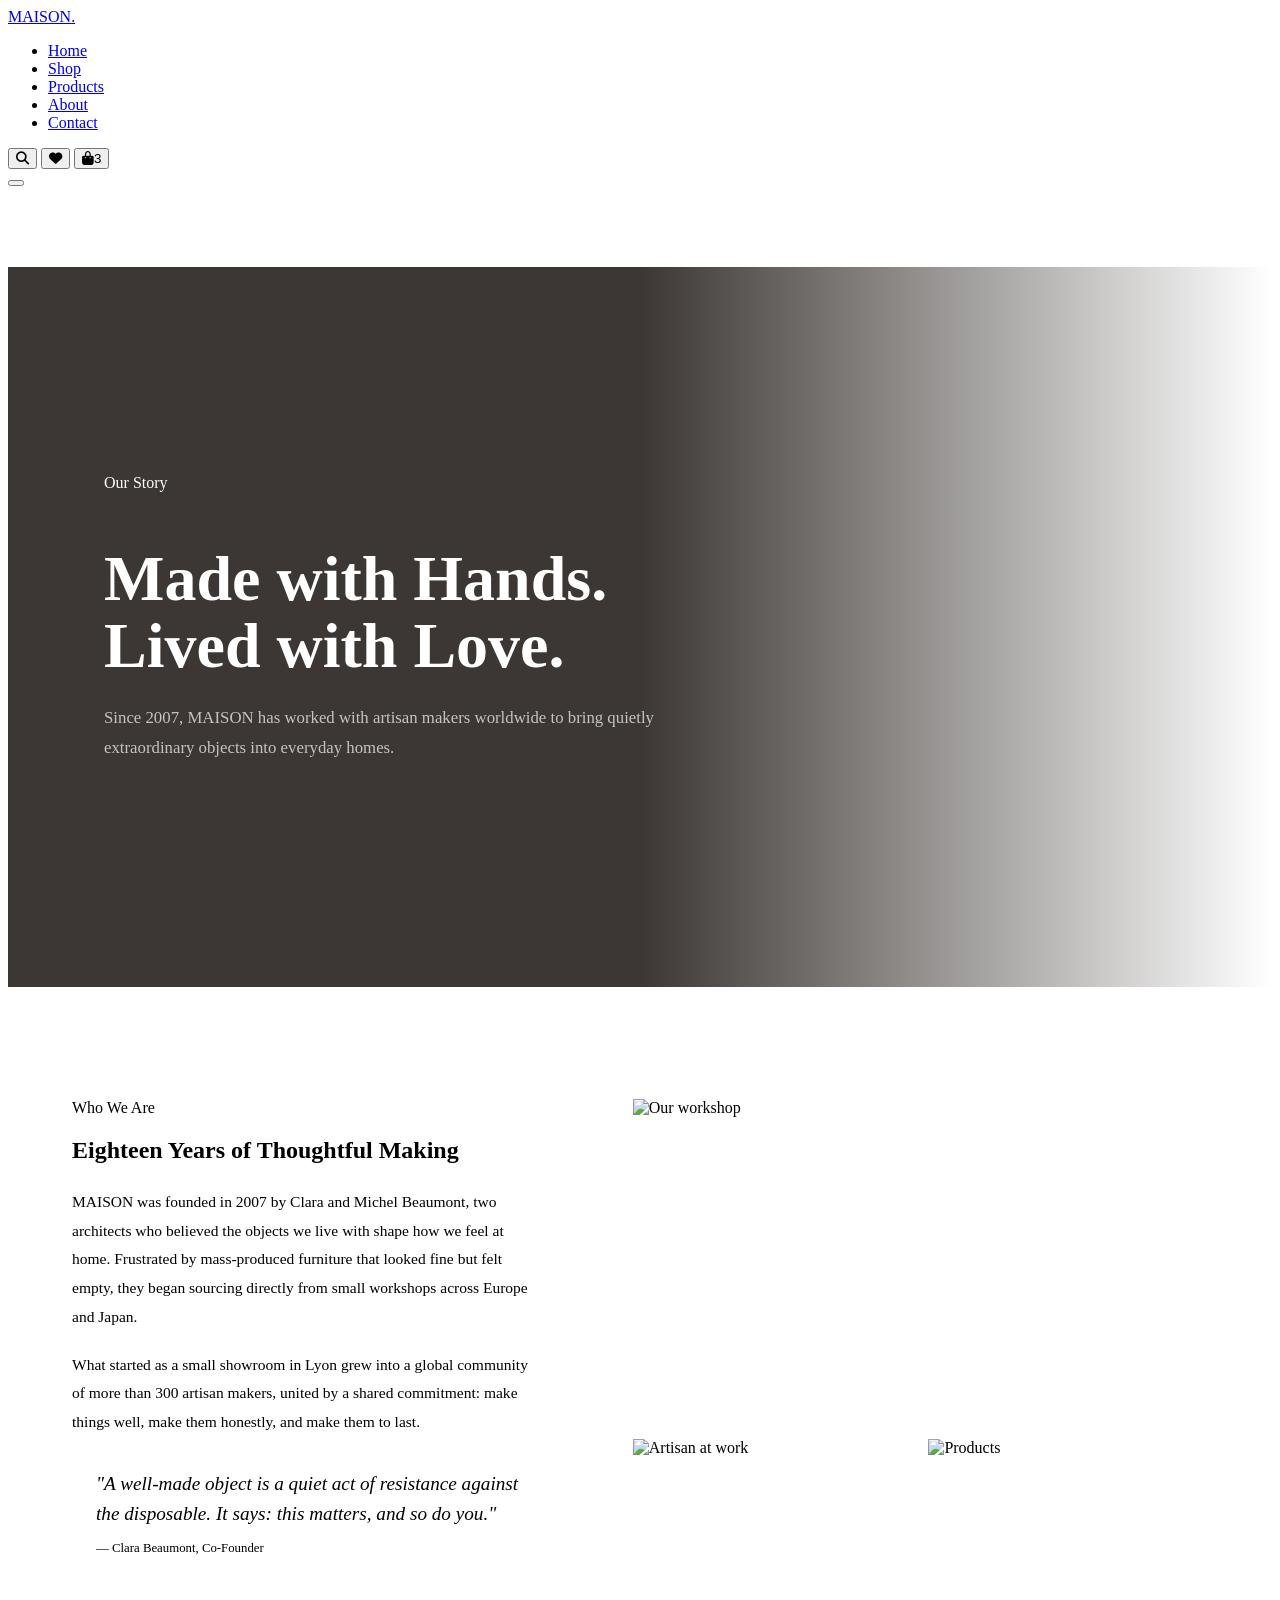
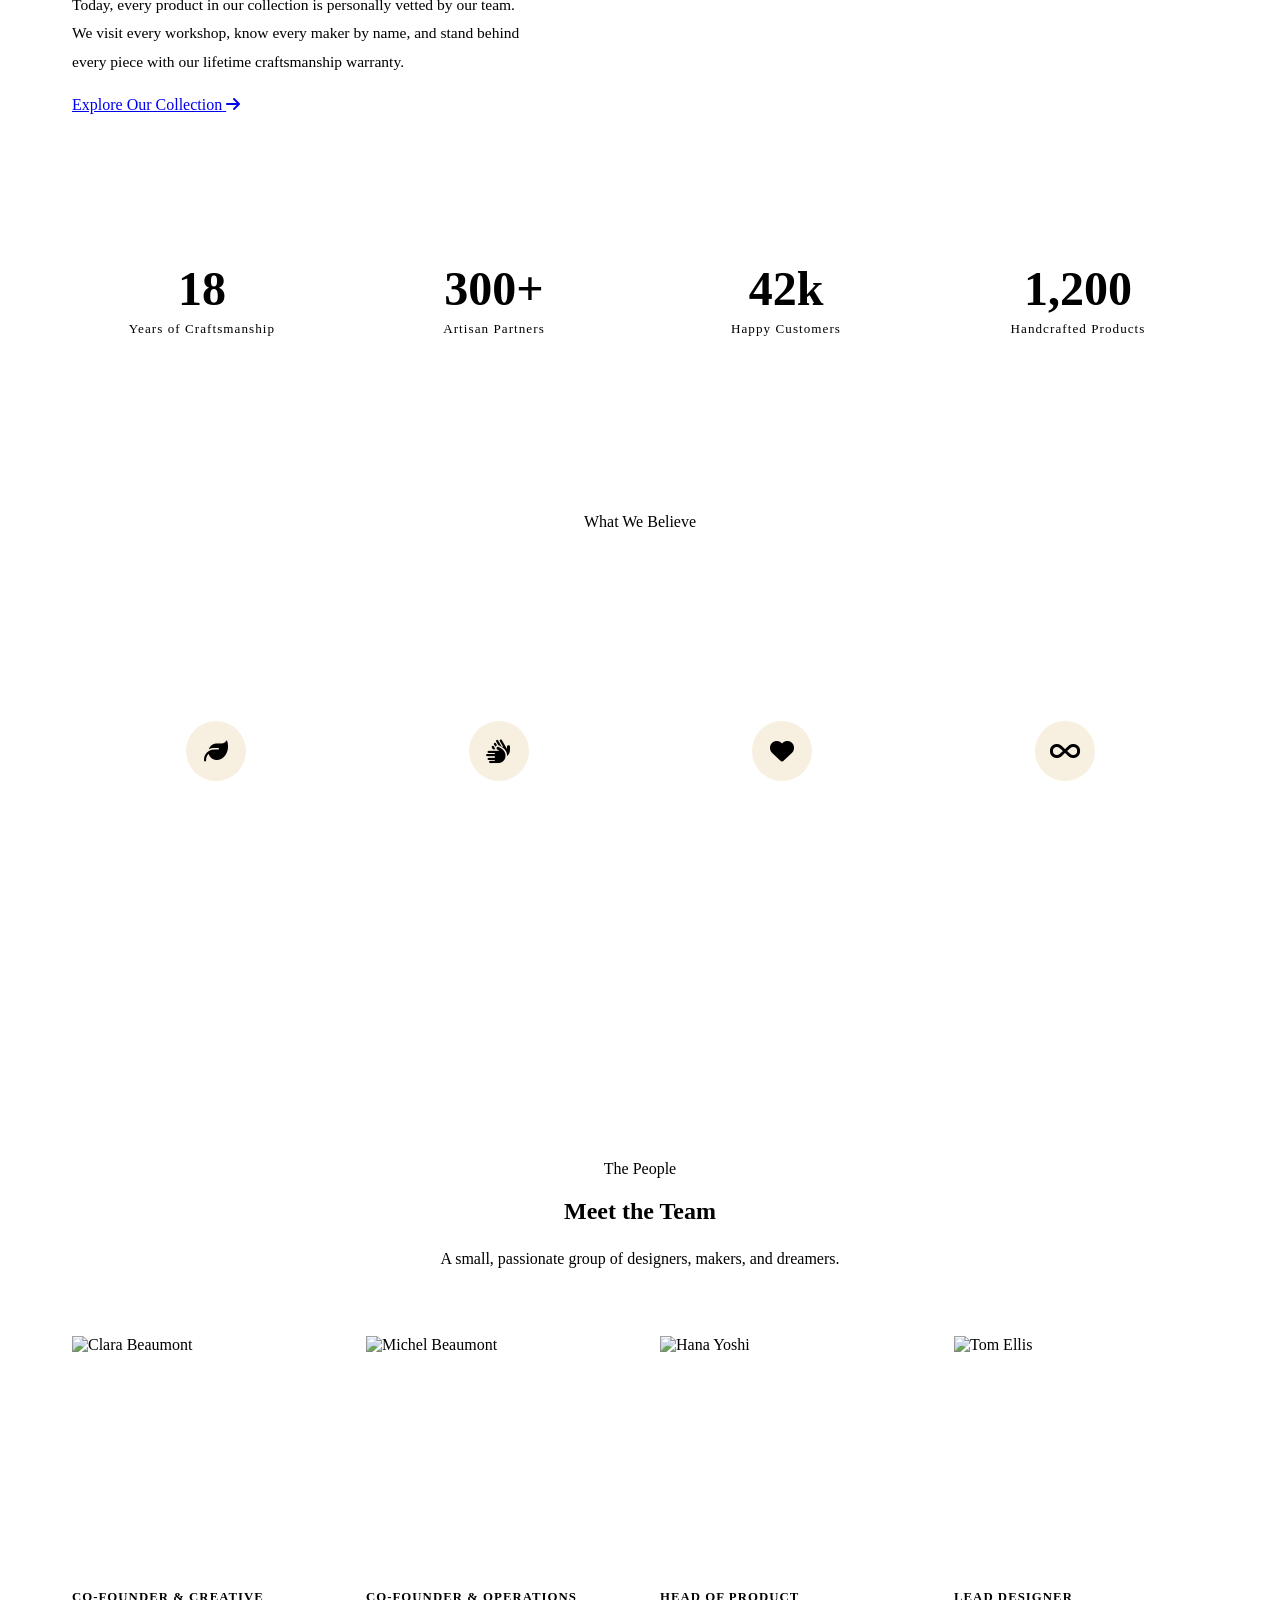
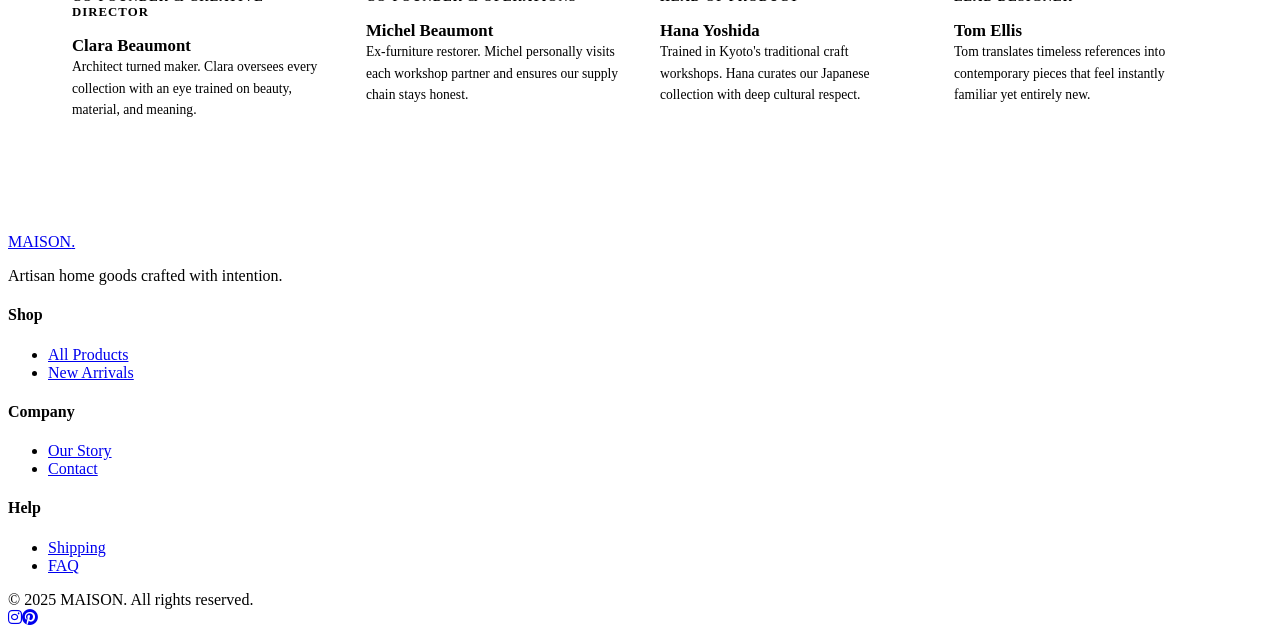
==== about.html @ 21e40c68 "Create about.html" ====
<!DOCTYPE html>
<html lang="en">
<head>
  <meta charset="UTF-8" />
  <meta name="viewport" content="width=device-width, initial-scale=1.0" />
  <title>Our Story — MAISON</title>
  <link rel="stylesheet" href="style.css" />
  <link rel="stylesheet" href="https://cdnjs.cloudflare.com/ajax/libs/font-awesome/6.5.0/css/all.min.css" />
  <style>
    .about-hero {
      margin-top: 80px; min-height: 80vh;
      position: relative; display: flex; align-items: center; overflow: hidden;
    }
    .about-hero-bg {
      position: absolute; inset: 0;
      background: url('https://images.unsplash.com/photo-1567225557594-88d73e55f2cb?w=1600&q=80') center/cover;
    }
    .about-hero-bg::after {
      content: ''; position: absolute; inset: 0;
      background: linear-gradient(to right, rgba(26,20,16,0.85) 50%, transparent 100%);
    }
    .about-hero-content {
      position: relative; z-index: 1;
      padding: 6rem;
      max-width: 600px; color: white;
    }
    .about-hero-content h1 {
      font-family: 'Playfair Display', serif;
      font-size: clamp(2.5rem, 5vw, 4.5rem); font-weight: 900; line-height: 1.05;
      margin-bottom: 1.5rem;
    }
    .about-hero-content p { color: rgba(255,255,255,0.7); line-height: 1.8; font-size: 1.05rem; }

    /* STORY */
    .story-section {
      padding: 7rem 4rem;
      display: grid; grid-template-columns: 1fr 1fr; gap: 6rem;
      max-width: 1300px; margin: 0 auto;
    }
    .story-text .section-title { margin-bottom: 1.5rem; }
    .story-text p { color: var(--warm-gray); line-height: 1.85; margin-bottom: 1.2rem; font-size: 0.97rem; }
    .story-quote {
      border-left: 3px solid var(--gold);
      padding-left: 1.5rem; margin: 2rem 0;
      font-family: 'Playfair Display', serif;
      font-size: 1.2rem; font-style: italic; color: var(--dark);
      line-height: 1.6;
    }
    .story-img-grid { display: grid; grid-template-columns: 1fr 1fr; gap: 1rem; }
    .story-img-grid img { width: 100%; object-fit: cover; display: block; }
    .story-img-grid img:first-child { grid-column: span 2; aspect-ratio: 16/9; }
    .story-img-grid img:not(:first-child) { aspect-ratio: 1; }

    /* VALUES */
    .values-section {
      background: var(--dark); padding: 7rem 4rem;
    }
    .values-header { text-align: center; margin-bottom: 4rem; }
    .values-header .section-title { color: white; }
    .values-header p { color: rgba(255,255,255,0.6); max-width: 500px; margin: 0.75rem auto 0; line-height: 1.7; }
    .values-grid { display: grid; grid-template-columns: repeat(4, 1fr); gap: 2rem; max-width: 1100px; margin: 0 auto; }
    .value-card { text-align: center; padding: 2rem 1rem; }
    .value-icon {
      width: 60px; height: 60px; background: rgba(201,151,58,0.15);
      border-radius: 50%; display: flex; align-items: center; justify-content: center;
      font-size: 1.5rem; color: var(--gold); margin: 0 auto 1.2rem;
    }
    .value-title { font-family: 'Playfair Display', serif; color: white; font-size: 1.1rem; margin-bottom: 0.7rem; }
    .value-desc { color: rgba(255,255,255,0.5); font-size: 0.875rem; line-height: 1.7; }

    /* TEAM */
    .team-section { padding: 7rem 4rem; max-width: 1300px; margin: 0 auto; }
    .team-header { text-align: center; margin-bottom: 4rem; }
    .team-header p { color: var(--warm-gray); max-width: 500px; margin: 0.75rem auto 0; line-height: 1.7; }
    .team-grid { display: grid; grid-template-columns: repeat(4, 1fr); gap: 2.5rem; }
    .team-card img {
      width: 100%; aspect-ratio: 1; object-fit: cover; display: block;
      filter: grayscale(30%); transition: filter 0.3s;
    }
    .team-card:hover img { filter: grayscale(0%); }
    .team-name { font-family: 'Playfair Display', serif; font-size: 1.05rem; font-weight: 700; margin-top: 1rem; }
    .team-role { font-size: 0.8rem; color: var(--gold); font-weight: 600; letter-spacing: 0.08em; text-transform: uppercase; margin-bottom: 0.4rem; }
    .team-bio { font-size: 0.85rem; color: var(--warm-gray); line-height: 1.6; }

    /* STATS */
    .stats-bar {
      background: var(--light-gray); padding: 4rem;
      display: grid; grid-template-columns: repeat(4, 1fr);
      text-align: center; gap: 2rem;
    }
    .stat-item {}
    .stat-n { font-family: 'Playfair Display', serif; font-size: 3rem; font-weight: 900; color: var(--dark); }
    .stat-l { font-size: 0.82rem; color: var(--warm-gray); letter-spacing: 0.08em; margin-top: 0.3rem; }

    @media (max-width: 1000px) {
      .story-section { grid-template-columns: 1fr; gap: 3rem; }
      .values-grid, .team-grid { grid-template-columns: repeat(2, 1fr); }
      .stats-bar { grid-template-columns: repeat(2, 1fr); }
    }
    @media (max-width: 700px) {
      .about-hero-content { padding: 3rem 2rem; }
      .team-grid { grid-template-columns: 1fr 1fr; }
      .story-section, .values-section, .team-section { padding: 4rem 2rem; }
      .stats-bar { padding: 3rem 2rem; }
    }
  </style>
</head>
<body>

<nav id="navbar">
  <a href="index.html" class="nav-logo">MAISON<span>.</span></a>
  <ul class="nav-links">
    <li><a href="index.html">Home</a></li>
    <li><a href="products.html">Shop</a></li>
    <li><a href="product-detail.html">Products</a></li>
    <li><a href="about.html" class="active">About</a></li>
    <li><a href="contact.html">Contact</a></li>
  </ul>
  <div class="nav-icons">
    <button class="nav-icon"><i class="fa fa-search"></i></button>
    <button class="nav-icon"><i class="fa fa-heart"></i></button>
    <button class="nav-icon" onclick="window.location='cart.html'"><i class="fa fa-shopping-bag"></i><span class="cart-badge">3</span></button>
  </div>
  <button class="hamburger" id="hamburger"><span></span><span></span><span></span></button>
</nav>

<section class="about-hero">
  <div class="about-hero-bg"></div>
  <div class="about-hero-content">
    <span class="section-label">Our Story</span>
    <h1>Made with Hands. Lived with Love.</h1>
    <p>Since 2007, MAISON has worked with artisan makers worldwide to bring quietly extraordinary objects into everyday homes.</p>
  </div>
</section>

<section class="story-section">
  <div class="story-text">
    <span class="section-label">Who We Are</span>
    <h2 class="section-title">Eighteen Years of Thoughtful Making</h2>
    <p>MAISON was founded in 2007 by Clara and Michel Beaumont, two architects who believed the objects we live with shape how we feel at home. Frustrated by mass-produced furniture that looked fine but felt empty, they began sourcing directly from small workshops across Europe and Japan.</p>
    <p>What started as a small showroom in Lyon grew into a global community of more than 300 artisan makers, united by a shared commitment: make things well, make them honestly, and make them to last.</p>
    <blockquote class="story-quote">"A well-made object is a quiet act of resistance against the disposable. It says: this matters, and so do you."<br><cite style="font-size:0.8rem; font-style:normal; margin-top:0.5rem; display:block; color:var(--warm-gray);">— Clara Beaumont, Co-Founder</cite></blockquote>
    <p>Today, every product in our collection is personally vetted by our team. We visit every workshop, know every maker by name, and stand behind every piece with our lifetime craftsmanship warranty.</p>
    <a href="products.html" class="btn-primary" style="margin-top:0.5rem;"><span>Explore Our Collection</span> <i class="fa fa-arrow-right"></i></a>
  </div>
  <div class="story-img-grid">
    <img src="https://images.unsplash.com/photo-1556909114-f6e7ad7d3136?w=800&q=80" alt="Our workshop" />
    <img src="https://images.unsplash.com/photo-1493663284031-b7e3aefcae8e?w=400&q=80" alt="Artisan at work" />
    <img src="https://images.unsplash.com/photo-1530018607912-eff2daa1bac4?w=400&q=80" alt="Products" />
  </div>
</section>

<!-- STATS -->
<div class="stats-bar">
  <div class="stat-item"><div class="stat-n">18</div><div class="stat-l">Years of Craftsmanship</div></div>
  <div class="stat-item"><div class="stat-n">300+</div><div class="stat-l">Artisan Partners</div></div>
  <div class="stat-item"><div class="stat-n">42k</div><div class="stat-l">Happy Customers</div></div>
  <div class="stat-item"><div class="stat-n">1,200</div><div class="stat-l">Handcrafted Products</div></div>
</div>

<!-- VALUES -->
<section class="values-section">
  <div class="values-header">
    <span class="section-label">What We Believe</span>
    <h2 class="section-title">Our Values</h2>
    <p>Every decision we make is guided by a simple set of principles.</p>
  </div>
  <div class="values-grid">
    <div class="value-card">
      <div class="value-icon"><i class="fa fa-leaf"></i></div>
      <div class="value-title">Sustainability</div>
      <div class="value-desc">We source only from makers who use sustainable or reclaimed materials and ethical labor practices.</div>
    </div>
    <div class="value-card">
      <div class="value-icon"><i class="fa fa-hands"></i></div>
      <div class="value-title">Craftsmanship</div>
      <div class="value-desc">Every piece is touched by human hands. We believe skilled making is a form of respect for materials.</div>
    </div>
    <div class="value-card">
      <div class="value-icon"><i class="fa fa-heart"></i></div>
      <div class="value-title">Fair Trade</div>
      <div class="value-desc">We pay artisans fairly and build long-term relationships — not transactional supplier agreements.</div>
    </div>
    <div class="value-card">
      <div class="value-icon"><i class="fa fa-infinity"></i></div>
      <div class="value-title">Longevity</div>
      <div class="value-desc">We only sell things built to last. If something breaks through no fault of your own, we'll fix it. Always.</div>
    </div>
  </div>
</section>

<!-- TEAM -->
<section class="team-section">
  <div class="team-header">
    <span class="section-label">The People</span>
    <h2 class="section-title">Meet the Team</h2>
    <p>A small, passionate group of designers, makers, and dreamers.</p>
  </div>
  <div class="team-grid">
    <div class="team-card">
      <img src="https://i.pravatar.cc/400?img=47" alt="Clara Beaumont" />
      <div class="team-role">Co-Founder & Creative Director</div>
      <div class="team-name">Clara Beaumont</div>
      <div class="team-bio">Architect turned maker. Clara oversees every collection with an eye trained on beauty, material, and meaning.</div>
    </div>
    <div class="team-card">
      <img src="https://i.pravatar.cc/400?img=11" alt="Michel Beaumont" />
      <div class="team-role">Co-Founder & Operations</div>
      <div class="team-name">Michel Beaumont</div>
      <div class="team-bio">Ex-furniture restorer. Michel personally visits each workshop partner and ensures our supply chain stays honest.</div>
    </div>
    <div class="team-card">
      <img src="https://i.pravatar.cc/400?img=25" alt="Hana Yoshi" />
      <div class="team-role">Head of Product</div>
      <div class="team-name">Hana Yoshida</div>
      <div class="team-bio">Trained in Kyoto's traditional craft workshops. Hana curates our Japanese collection with deep cultural respect.</div>
    </div>
    <div class="team-card">
      <img src="https://i.pravatar.cc/400?img=33" alt="Tom Ellis" />
      <div class="team-role">Lead Designer</div>
      <div class="team-name">Tom Ellis</div>
      <div class="team-bio">Tom translates timeless references into contemporary pieces that feel instantly familiar yet entirely new.</div>
    </div>
  </div>
</section>

<footer>
  <div class="footer-grid">
    <div class="footer-brand"><a href="index.html" class="nav-logo">MAISON<span>.</span></a><p>Artisan home goods crafted with intention.</p></div>
    <div class="footer-col"><h4>Shop</h4><ul><li><a href="products.html">All Products</a></li><li><a href="#">New Arrivals</a></li></ul></div>
    <div class="footer-col"><h4>Company</h4><ul><li><a href="about.html">Our Story</a></li><li><a href="contact.html">Contact</a></li></ul></div>
    <div class="footer-col"><h4>Help</h4><ul><li><a href="#">Shipping</a></li><li><a href="#">FAQ</a></li></ul></div>
  </div>
  <div class="footer-bottom"><span>© 2025 MAISON. All rights reserved.</span><div class="social-links"><a href="#"><i class="fab fa-instagram"></i></a><a href="#"><i class="fab fa-pinterest"></i></a></div></div>
</footer>

<script>
  window.addEventListener('scroll', () => {
    document.getElementById('navbar').classList.toggle('scrolled', window.scrollY > 40);
  });
</script>
</body>
</html>
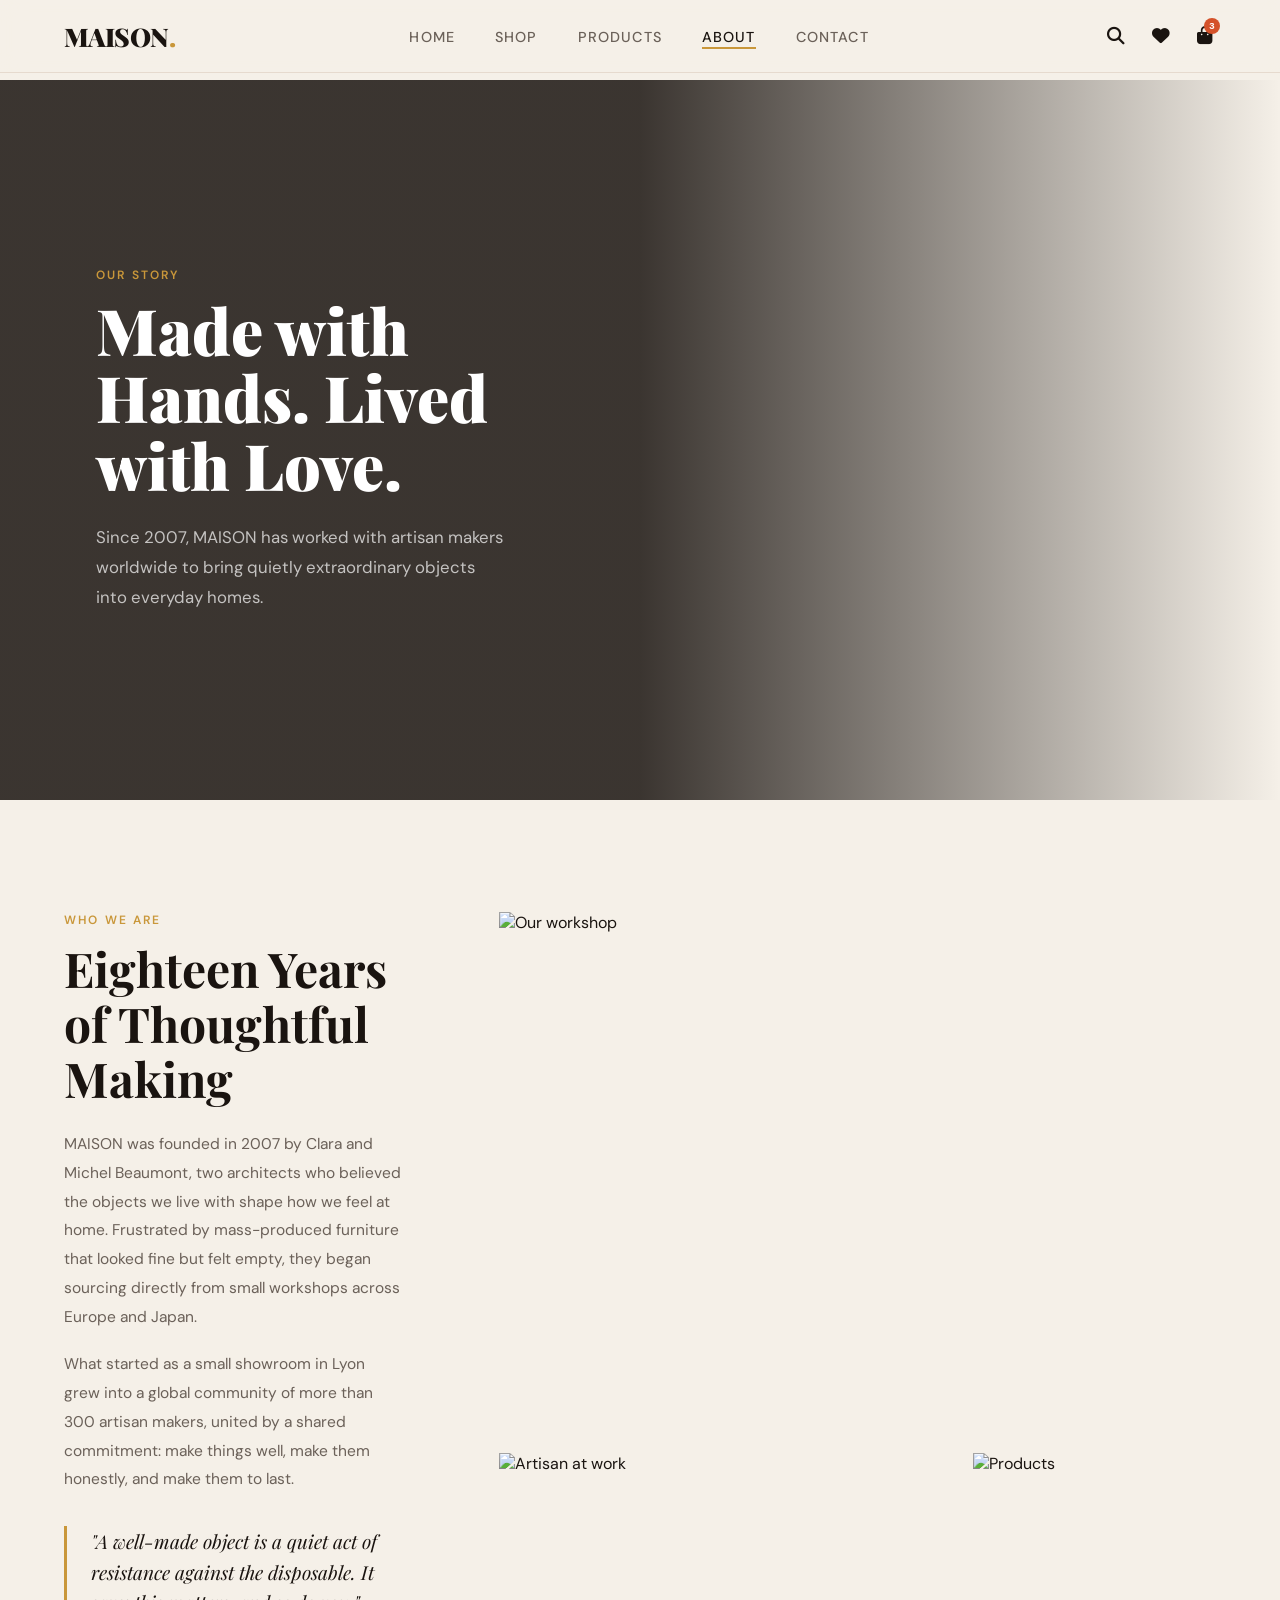
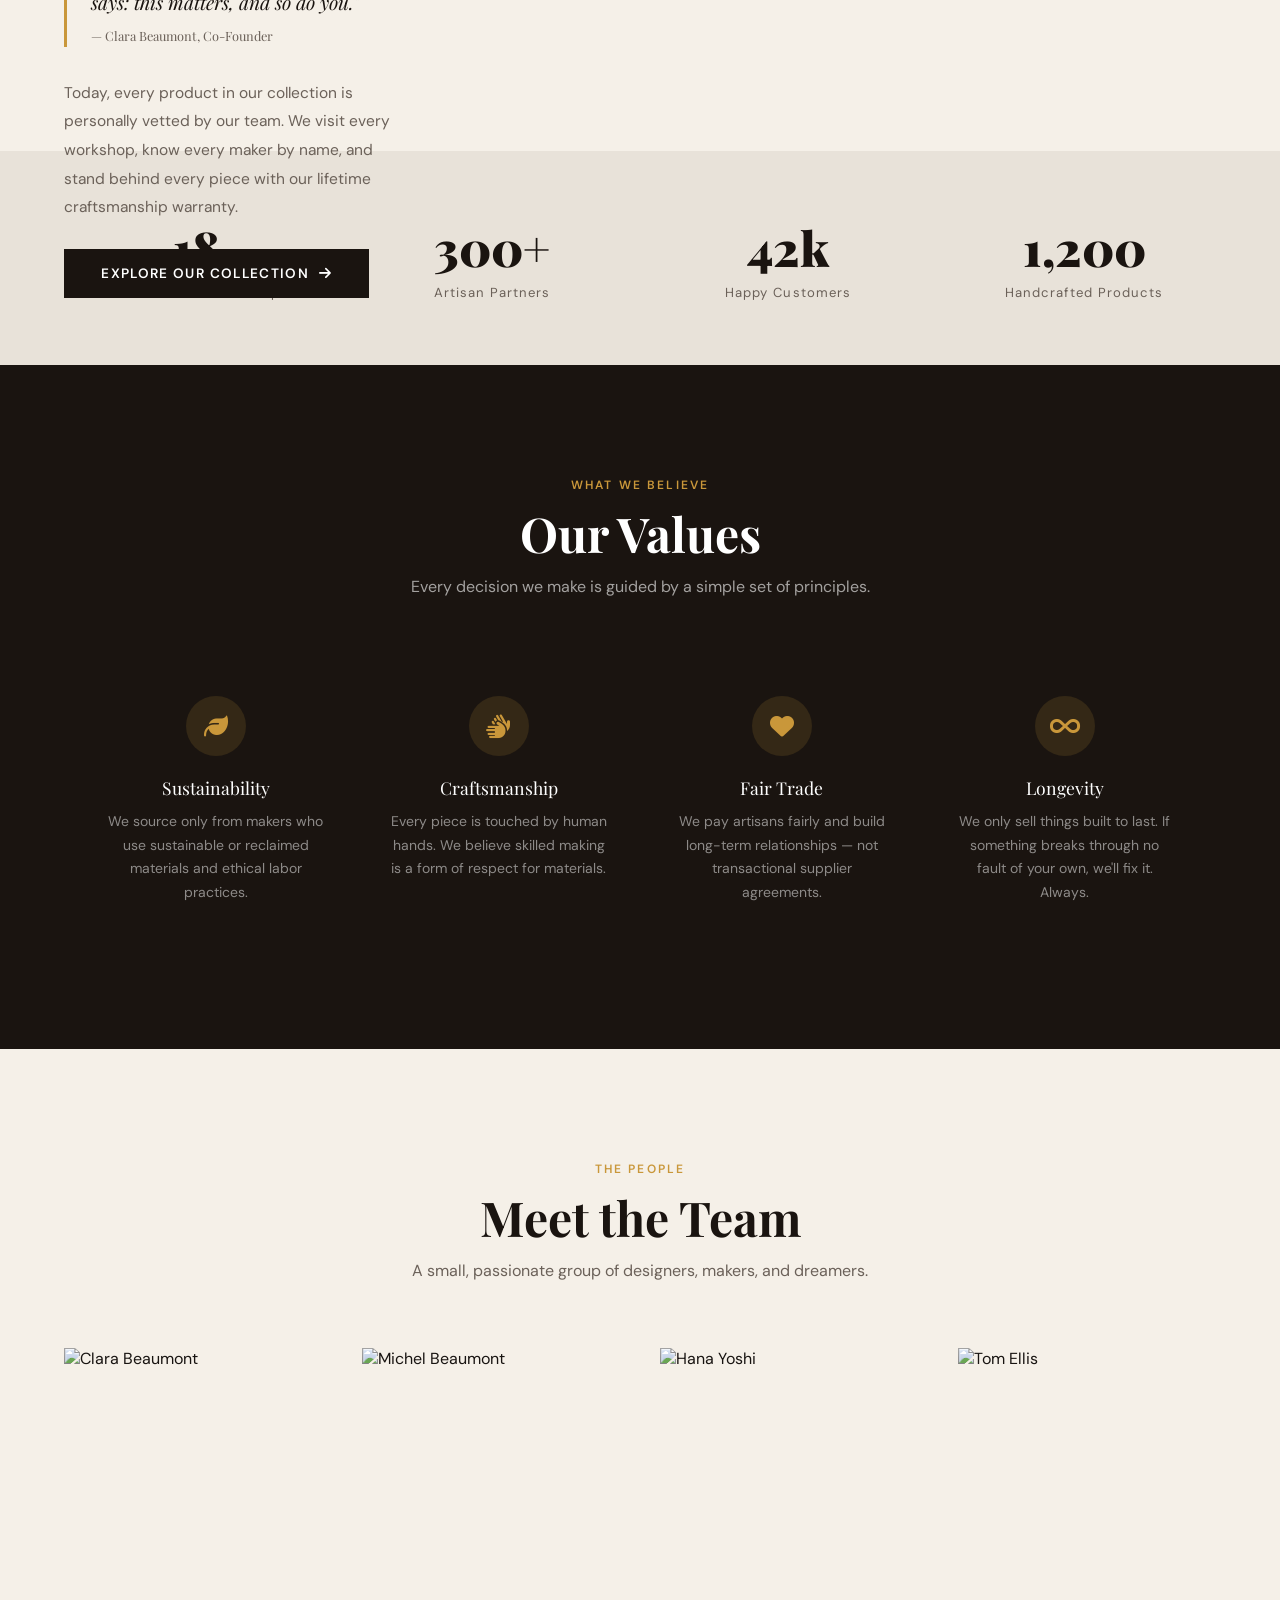
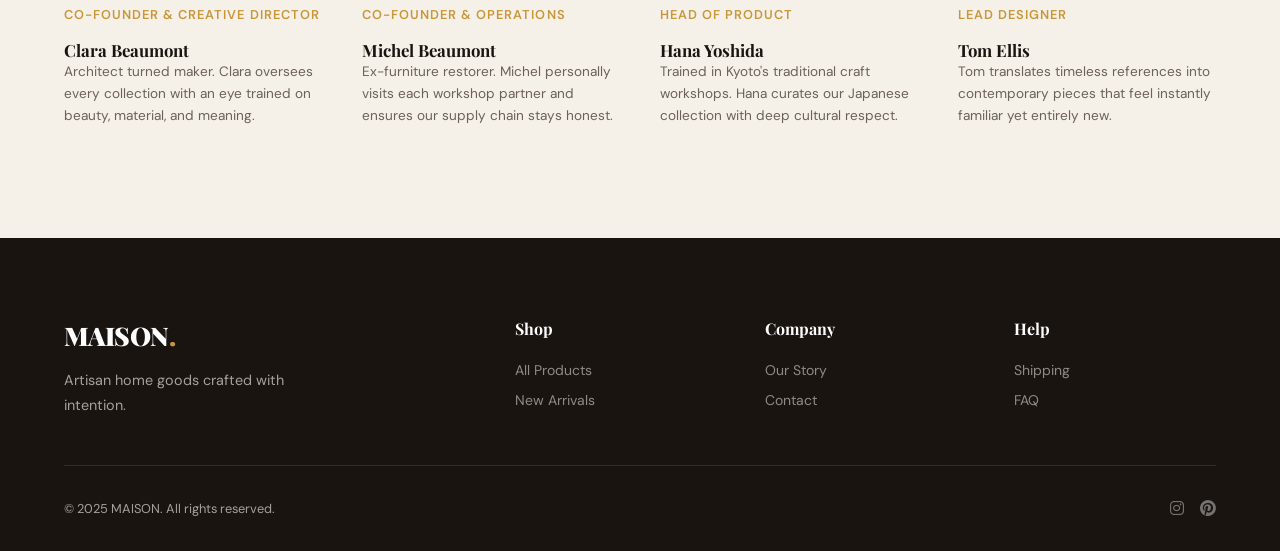
==== commit e6b39e31: "Update about.html" ====
--- a/about.html
+++ b/about.html
@@ -1,6 +1,15 @@
 <!DOCTYPE html>
 <html lang="en">
 <head>
+  <!-- Google tag (gtag.js) -->
+<script async src="https://www.googletagmanager.com/gtag/js?id=G-R2WS9VFXRD"></script>
+<script>
+  window.dataLayer = window.dataLayer || [];
+  function gtag(){dataLayer.push(arguments);}
+  gtag('js', new Date());
+
+  gtag('config', 'G-R2WS9VFXRD');
+</script>
   <meta charset="UTF-8" />
   <meta name="viewport" content="width=device-width, initial-scale=1.0" />
   <title>Our Story — MAISON</title>
--- a/style.css
+++ b/style.css
@@ -0,0 +1,177 @@
+@import url('https://fonts.googleapis.com/css2?family=Playfair+Display:ital,wght@0,400;0,700;0,900;1,400&family=DM+Sans:wght@300;400;500;600&display=swap');
+
+:root {
+  --cream: #F5F0E8;
+  --dark: #1A1410;
+  --brown: #8B5E3C;
+  --gold: #C9973A;
+  --warm-gray: #6B6159;
+  --light-gray: #E8E2D9;
+  --white: #FEFCF8;
+  --accent: #D4522A;
+}
+
+*, *::before, *::after { box-sizing: border-box; margin: 0; padding: 0; }
+
+html { scroll-behavior: smooth; }
+
+body {
+  font-family: 'DM Sans', sans-serif;
+  background: var(--cream);
+  color: var(--dark);
+  overflow-x: hidden;
+}
+
+/* ── NAV ── */
+nav {
+  position: fixed; top: 0; left: 0; right: 0; z-index: 100;
+  display: flex; align-items: center; justify-content: space-between;
+  padding: 1.2rem 4rem;
+  background: rgba(245, 240, 232, 0.92);
+  backdrop-filter: blur(12px);
+  border-bottom: 1px solid rgba(139, 94, 60, 0.15);
+  transition: box-shadow 0.3s;
+}
+nav.scrolled { box-shadow: 0 4px 32px rgba(26,20,16,0.08); }
+
+.nav-logo {
+  font-family: 'Playfair Display', serif;
+  font-size: 1.6rem;
+  font-weight: 900;
+  color: var(--dark);
+  text-decoration: none;
+  letter-spacing: -0.02em;
+}
+.nav-logo span { color: var(--gold); }
+
+.nav-links { display: flex; gap: 2.5rem; list-style: none; }
+.nav-links a {
+  text-decoration: none; color: var(--warm-gray);
+  font-size: 0.9rem; font-weight: 500; letter-spacing: 0.08em;
+  text-transform: uppercase;
+  position: relative; padding-bottom: 3px;
+  transition: color 0.2s;
+}
+.nav-links a::after {
+  content: ''; position: absolute; bottom: 0; left: 0;
+  width: 0; height: 1.5px; background: var(--gold);
+  transition: width 0.3s;
+}
+.nav-links a:hover, .nav-links a.active { color: var(--dark); }
+.nav-links a:hover::after, .nav-links a.active::after { width: 100%; }
+
+.nav-icons { display: flex; gap: 1.2rem; align-items: center; }
+.nav-icon {
+  background: none; border: none; cursor: pointer;
+  color: var(--dark); font-size: 1.1rem;
+  position: relative; padding: 4px;
+  transition: color 0.2s;
+}
+.nav-icon:hover { color: var(--gold); }
+.cart-badge {
+  position: absolute; top: -4px; right: -4px;
+  background: var(--accent); color: white;
+  font-size: 0.6rem; font-weight: 700;
+  width: 16px; height: 16px;
+  border-radius: 50%; display: flex; align-items: center; justify-content: center;
+}
+
+.hamburger { display: none; flex-direction: column; gap: 5px; cursor: pointer; background: none; border: none; }
+.hamburger span { width: 24px; height: 2px; background: var(--dark); transition: all 0.3s; display: block; }
+
+/* ── FOOTER ── */
+footer {
+  background: var(--dark);
+  color: rgba(255,255,255,0.6);
+  padding: 5rem 4rem 2rem;
+}
+.footer-grid {
+  display: grid; grid-template-columns: 2fr 1fr 1fr 1fr;
+  gap: 3rem; padding-bottom: 3rem;
+  border-bottom: 1px solid rgba(255,255,255,0.1);
+}
+.footer-brand .nav-logo { color: white; display: block; margin-bottom: 1rem; }
+.footer-brand p { font-size: 0.9rem; line-height: 1.7; max-width: 280px; }
+.footer-col h4 {
+  font-family: 'Playfair Display', serif;
+  color: white; font-size: 1rem; margin-bottom: 1.2rem;
+}
+.footer-col ul { list-style: none; display: flex; flex-direction: column; gap: 0.6rem; }
+.footer-col ul a { color: rgba(255,255,255,0.5); text-decoration: none; font-size: 0.875rem; transition: color 0.2s; }
+.footer-col ul a:hover { color: var(--gold); }
+.footer-bottom {
+  display: flex; justify-content: space-between; align-items: center;
+  padding-top: 2rem; font-size: 0.8rem;
+}
+.social-links { display: flex; gap: 1rem; }
+.social-links a { color: rgba(255,255,255,0.4); text-decoration: none; transition: color 0.2s; font-size: 1rem; }
+.social-links a:hover { color: var(--gold); }
+
+/* ── BUTTONS ── */
+.btn-primary {
+  background: var(--dark); color: white;
+  border: 2px solid var(--dark);
+  padding: 0.85rem 2.2rem;
+  font-family: 'DM Sans', sans-serif; font-size: 0.85rem;
+  font-weight: 600; letter-spacing: 0.1em; text-transform: uppercase;
+  cursor: pointer; text-decoration: none;
+  display: inline-flex; align-items: center; gap: 0.6rem;
+  transition: all 0.3s; position: relative; overflow: hidden;
+}
+.btn-primary::before {
+  content: ''; position: absolute; inset: 0;
+  background: var(--gold); transform: translateX(-101%);
+  transition: transform 0.3s;
+}
+.btn-primary:hover { border-color: var(--gold); color: var(--dark); }
+.btn-primary:hover::before { transform: translateX(0); }
+.btn-primary span { position: relative; z-index: 1; }
+
+.btn-outline {
+  background: transparent; color: var(--dark);
+  border: 2px solid var(--dark);
+  padding: 0.85rem 2.2rem;
+  font-family: 'DM Sans', sans-serif; font-size: 0.85rem;
+  font-weight: 600; letter-spacing: 0.1em; text-transform: uppercase;
+  cursor: pointer; text-decoration: none;
+  display: inline-flex; align-items: center; gap: 0.6rem;
+  transition: all 0.3s;
+}
+.btn-outline:hover { background: var(--dark); color: white; }
+
+/* ── SECTION TITLE ── */
+.section-title {
+  font-family: 'Playfair Display', serif;
+  font-size: clamp(2rem, 4vw, 3rem);
+  font-weight: 700; line-height: 1.15;
+}
+.section-label {
+  font-size: 0.75rem; font-weight: 600;
+  letter-spacing: 0.18em; text-transform: uppercase;
+  color: var(--gold); margin-bottom: 0.8rem; display: block;
+}
+
+/* ── TOAST ── */
+.toast {
+  position: fixed; bottom: 2rem; right: 2rem; z-index: 9999;
+  background: var(--dark); color: white;
+  padding: 1rem 1.6rem; font-size: 0.875rem;
+  border-left: 3px solid var(--gold);
+  transform: translateY(120px); opacity: 0;
+  transition: all 0.4s cubic-bezier(0.34, 1.56, 0.64, 1);
+  pointer-events: none;
+}
+.toast.show { transform: translateY(0); opacity: 1; }
+
+/* ── RESPONSIVE ── */
+@media (max-width: 900px) {
+  nav { padding: 1rem 2rem; }
+  .nav-links { display: none; }
+  .hamburger { display: flex; }
+  .footer-grid { grid-template-columns: 1fr 1fr; }
+}
+@media (max-width: 600px) {
+  nav { padding: 1rem 1.5rem; }
+  .footer-grid { grid-template-columns: 1fr; }
+  .footer-bottom { flex-direction: column; gap: 1rem; text-align: center; }
+}
